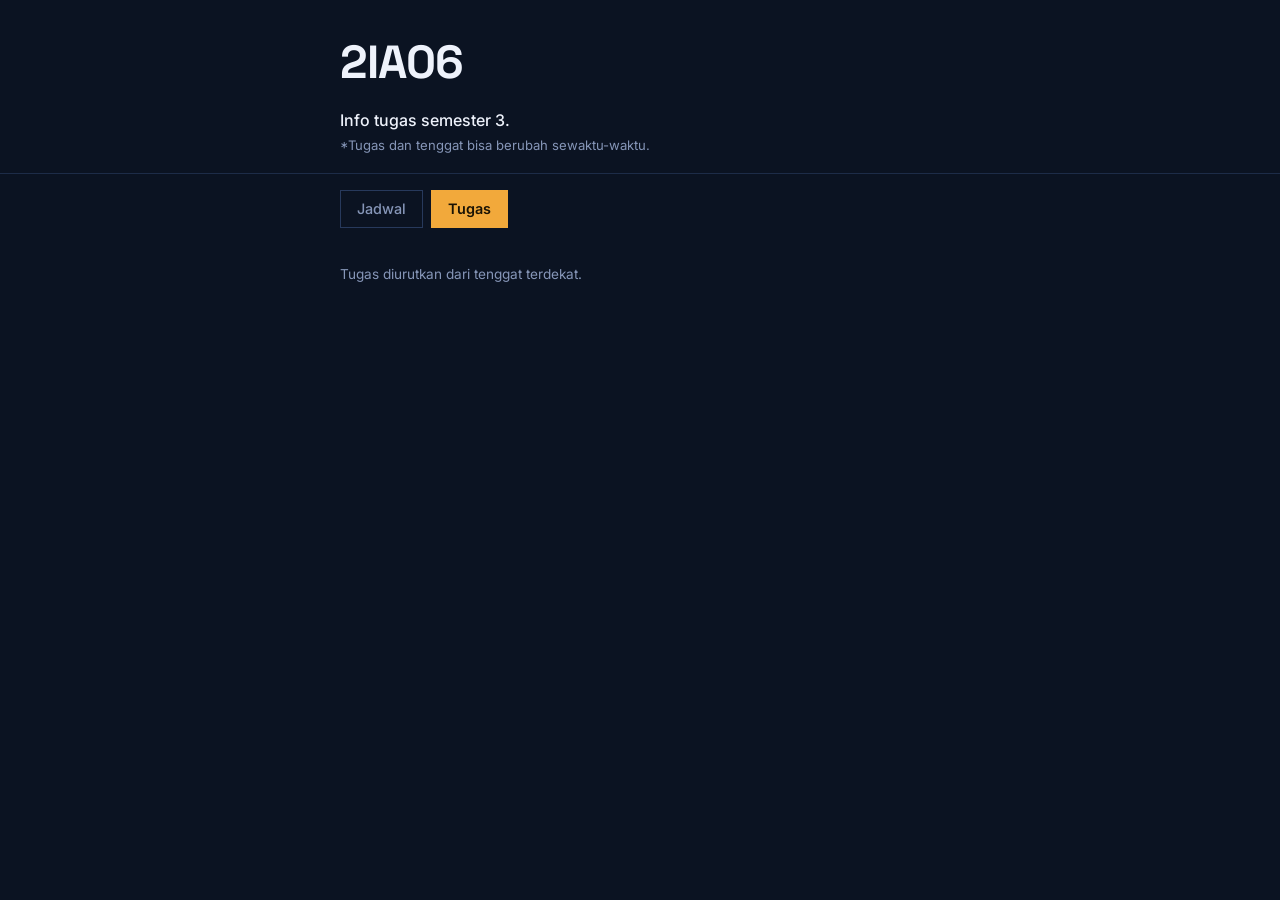
==== tugas.html @ faaa347a "Add initial HTML structure for tugas page" ====
<!doctype html>
<html lang="id">
  <head>
    <meta charset="utf-8" />
    <meta
      name="viewport"
      content="width=device-width, initial-scale=1, viewport-fit=cover"
    />
    <title>2IA06 · Info Tugas</title>
    <link rel="stylesheet" href="styles.css" />
    <link rel="preconnect" href="https://fonts.googleapis.com" />
    <link
      href="https://fonts.googleapis.com/css2?family=Space+Grotesk:wght@500;600;700&family=Inter:wght@400;500;600&display=swap"
      rel="stylesheet"
    />
  </head>
  <body>
    <header class="masthead">
      <div class="wrap">
        <h1>2IA06</h1>
        <p class="sub">Info tugas semester 3.</p>
        <p class="sub">*Tugas dan tenggat bisa berubah sewaktu-waktu.</p>
      </div>
    </header>

    <nav class="wrap pages" aria-label="Halaman">
      <a href="index.html">Jadwal</a>
      <a href="tugas.html" aria-current="page">Tugas</a>
    </nav>

    <main class="wrap">
      <div id="tasks"></div>
    </main>

    <footer class="wrap foot">
      <p>Tugas diurutkan dari tenggat terdekat.</p>
    </footer>

    <script src="tugas.js"></script>
  </body>
</html>
---- styles.css ----
/* ===========================================================
   2IA06 — papan jadwal kuliah
   Konsep: papan keberangkatan (departure board). Jadwal kuliah
   pada dasarnya adalah tabel waktu, jadi tampilannya mengambil
   bentuk papan split-flap: dasar gelap, angka jam tegas dengan
   lebar tetap, satu warna aksen (kuning gading) untuk kelas yang
   sedang berjalan. Baris rapat bergaris tipis, bukan kartu bulat.
   =========================================================== */

:root {
  --ground: #0b1322;
  --panel: #111d32;
  --panel-2: #16233c;
  --line: #27395c;
  --line-soft: #1d2c48;
  --ink: #eef2fb;
  --mute: #8696b8;
  --amber: #f2a93b;
  --amber-ink: #1a1304;

  color-scheme: dark;
  box-sizing: border-box;
  padding-top: env(safe-area-inset-top, 0px);
  padding-bottom: env(safe-area-inset-bottom, 0px);
}
* {
  box-sizing: border-box;
}
html {
  scroll-padding-top: env(safe-area-inset-top, 0px);
}
body {
  margin: 0;
  background: var(--ground);
  color: var(--ink);
  font-family: "Inter", system-ui, -apple-system, "Segoe UI", sans-serif;
  line-height: 1.5;
  -webkit-font-smoothing: antialiased;
}
.wrap {
  max-width: 640px;
  margin: 0 auto;
  padding-left: 20px;
  padding-right: 20px;
}

/* ---------- Header ---------- */
.masthead {
  padding: 28px 0 18px;
  border-bottom: 1px solid var(--line-soft);
}
.masthead h1 {
  margin: 0;
  font-family: "Space Grotesk", "Inter", sans-serif;
  font-weight: 700;
  font-size: clamp(2.2rem, 9vw, 2.9rem);
  letter-spacing: -0.02em;
}
.masthead .sub {
  margin: 4px 0 0;
  color: var(--mute);
  font-size: 0.82rem;
  line-height: 1.5;
}
/* baris 1: keterangan utama */
.masthead .sub:nth-of-type(1) {
  margin-top: 10px;
  color: var(--ink);
  font-size: 1rem;
  font-weight: 500;
}
/* baris 3: ucapan, dipisah garis tipis supaya tidak menumpuk */
.masthead .sub:nth-of-type(3) {
  margin-top: 14px;
  padding-top: 12px;
  border-top: 1px solid var(--line-soft);
  font-size: 0.8rem;
}

/* ---------- Pemilih nama ---------- */
.who {
  margin-top: 18px;
}
.who label {
  display: block;
  font-size: 0.82rem;
  color: var(--mute);
  margin-bottom: 6px;
}
.who select {
  width: 100%;
  background: var(--panel);
  color: var(--ink);
  border: 1px solid var(--line);
  border-radius: 0;
  font: inherit;
  font-size: 0.95rem;
  padding: 11px 12px;
}
.who select:focus-visible {
  outline: 2px solid var(--amber);
  outline-offset: 2px;
}
.who-hint {
  margin: 8px 0 0;
  color: var(--mute);
  font-size: 0.85rem;
}

/* ---------- Navigasi halaman (Jadwal / Tugas) ---------- */
.pages {
  display: flex;
  gap: 8px;
  margin-top: 16px;
}
.pages a {
  color: var(--mute);
  text-decoration: none;
  font-size: 0.9rem;
  font-weight: 500;
  padding: 7px 16px;
  border: 1px solid var(--line);
}
.pages a[aria-current="page"] {
  color: var(--amber-ink);
  background: var(--amber);
  border-color: var(--amber);
  font-weight: 600;
}
.pages a:focus-visible {
  outline: 2px solid var(--amber);
  outline-offset: 2px;
}

/* ---------- Papan "sekarang" (hero) ---------- */
.board-now {
  margin-top: 18px;
  background: var(--panel);
  border: 1px solid var(--line);
  padding: 20px;
}
.now-status {
  font-size: 0.85rem;
  color: var(--mute);
  margin: 0 0 10px;
}
.now-status.is-live {
  color: var(--amber);
  font-weight: 600;
}
.now-name {
  font-family: "Space Grotesk", sans-serif;
  font-weight: 600;
  font-size: 1.15rem;
  margin: 0 0 10px;
}
.now-time {
  display: flex;
  align-items: baseline;
  gap: 10px;
  font-family: "Space Grotesk", sans-serif;
  font-weight: 700;
  font-size: clamp(2rem, 9vw, 2.6rem);
  font-variant-numeric: tabular-nums;
  letter-spacing: -0.01em;
}
.now-time .arrow {
  color: var(--mute);
  font-weight: 500;
  font-size: 1.3rem;
}
.now-meta {
  margin-top: 10px;
  color: var(--mute);
  font-size: 0.92rem;
}
.now-meta b {
  color: var(--ink);
  font-weight: 600;
}
.now-empty {
  color: var(--mute);
  font-size: 1rem;
  padding: 6px 0;
}

/* ---------- Tab hari ---------- */
.days {
  display: flex;
  gap: 4px;
  overflow-x: auto;
  margin-top: 26px;
  border-bottom: 1px solid var(--line-soft);
}
.days button {
  position: relative;
  flex: 0 0 auto;
  background: none;
  border: none;
  color: var(--mute);
  font: inherit;
  font-weight: 500;
  font-size: 0.92rem;
  padding: 10px 14px 12px;
  cursor: pointer;
  border-bottom: 2px solid transparent;
  margin-bottom: -1px;
}
.days button[aria-selected="true"] {
  color: var(--ink);
  border-bottom-color: var(--amber);
}
.days button.today::before {
  content: "";
  position: absolute;
  top: 7px;
  right: 6px;
  width: 5px;
  height: 5px;
  border-radius: 50%;
  background: var(--amber);
}
button:focus-visible,
summary:focus-visible {
  outline: 2px solid var(--amber);
  outline-offset: 2px;
}

/* ---------- Daftar kelas ---------- */
.day {
  margin-bottom: 8px;
}
.day h2 {
  font-size: 0.85rem;
  font-weight: 600;
  color: var(--mute);
  margin: 22px 0 4px;
}
.day:first-child h2 {
  margin-top: 18px;
}

details.row {
  border-bottom: 1px solid var(--line-soft);
}
details.row.row-live {
  background: var(--panel-2);
  border-bottom-color: var(--line);
}
details.row.row-live summary {
  box-shadow: inset 3px 0 0 var(--amber);
}

summary {
  list-style: none;
  cursor: pointer;
  display: grid;
  grid-template-columns: 78px 1fr 16px;
  align-items: start;
  gap: 14px;
  padding: 14px 4px;
}
summary::-webkit-details-marker {
  display: none;
}
.row-time {
  font-family: "Space Grotesk", sans-serif;
  font-weight: 600;
  font-size: 0.98rem;
  font-variant-numeric: tabular-nums;
  padding-top: 1px;
}
.row-time small {
  display: block;
  font-family: "Inter", sans-serif;
  font-weight: 400;
  color: var(--mute);
  font-size: 0.78rem;
  margin-top: 2px;
}
.row-name {
  font-weight: 600;
  font-size: 1rem;
}
.row-meta {
  display: block;
  color: var(--mute);
  font-size: 0.88rem;
  margin-top: 3px;
}
.tag-live {
  color: var(--amber);
  font-weight: 600;
}
.row-chev {
  width: 8px;
  height: 8px;
  margin-top: 6px;
  border-right: 2px solid var(--mute);
  border-bottom: 2px solid var(--mute);
  transform: rotate(45deg);
  transition: transform 0.15s ease;
}
details[open] .row-chev {
  transform: rotate(-135deg);
  margin-top: 10px;
}

/* ---------- Detail (tiket) ---------- */
.detail {
  padding: 2px 4px 18px 92px;
}
.detail dl {
  margin: 0;
  display: grid;
  grid-template-columns: 90px 1fr;
  gap: 9px 14px;
  font-size: 0.92rem;
}
.detail dt {
  color: var(--mute);
}
.detail dd {
  margin: 0;
}
.loc {
  padding: 8px 0;
  border-top: 1px dashed var(--line);
}
.loc:first-child {
  border-top: none;
  padding-top: 0;
}
.loc b {
  display: block;
  font-weight: 600;
}
.loc span {
  color: var(--mute);
  font-size: 0.85rem;
}

.names {
  margin: 0;
  padding-left: 22px;
}
.names li {
  padding: 3px 0;
}
.names li span {
  display: block;
  color: var(--mute);
  font-size: 0.78rem;
  font-variant-numeric: tabular-nums;
}

/* ---------- Halaman tugas ---------- */
.task {
  padding: 14px 4px 16px;
  border-bottom: 1px solid var(--line-soft);
}
.task-urgent {
  background: var(--panel-2);
  box-shadow: inset 3px 0 0 var(--amber);
  padding-left: 14px;
}
.task-late {
  opacity: 0.55;
}
.task-course {
  margin: 0;
  color: var(--mute);
  font-size: 0.82rem;
}
.task-title {
  margin: 2px 0 6px;
  font-size: 1rem;
  font-weight: 600;
}
.task-due {
  margin: 0;
  font-size: 0.9rem;
  font-variant-numeric: tabular-nums;
}
.task-left {
  display: inline-block;
  margin-left: 6px;
  color: var(--mute);
}
.task-urgent .task-left {
  color: var(--amber);
  font-weight: 600;
}
.task-note {
  margin: 8px 0 0;
  color: var(--mute);
  font-size: 0.88rem;
}
.task-link {
  display: inline-block;
  margin-top: 8px;
  color: var(--amber);
  font-size: 0.88rem;
  font-weight: 600;
}

.empty {
  padding: 16px 4px;
  color: var(--mute);
  border-bottom: 1px solid var(--line-soft);
}

.foot {
  padding: 22px 20px 44px;
  color: var(--mute);
  font-size: 0.85rem;
}

@media (max-width: 460px) {
  summary {
    grid-template-columns: 64px 1fr 16px;
  }
  .detail {
    padding-left: 78px;
  }
}

@media (prefers-reduced-motion: reduce) {
  .row-chev {
    transition: none;
  }
}
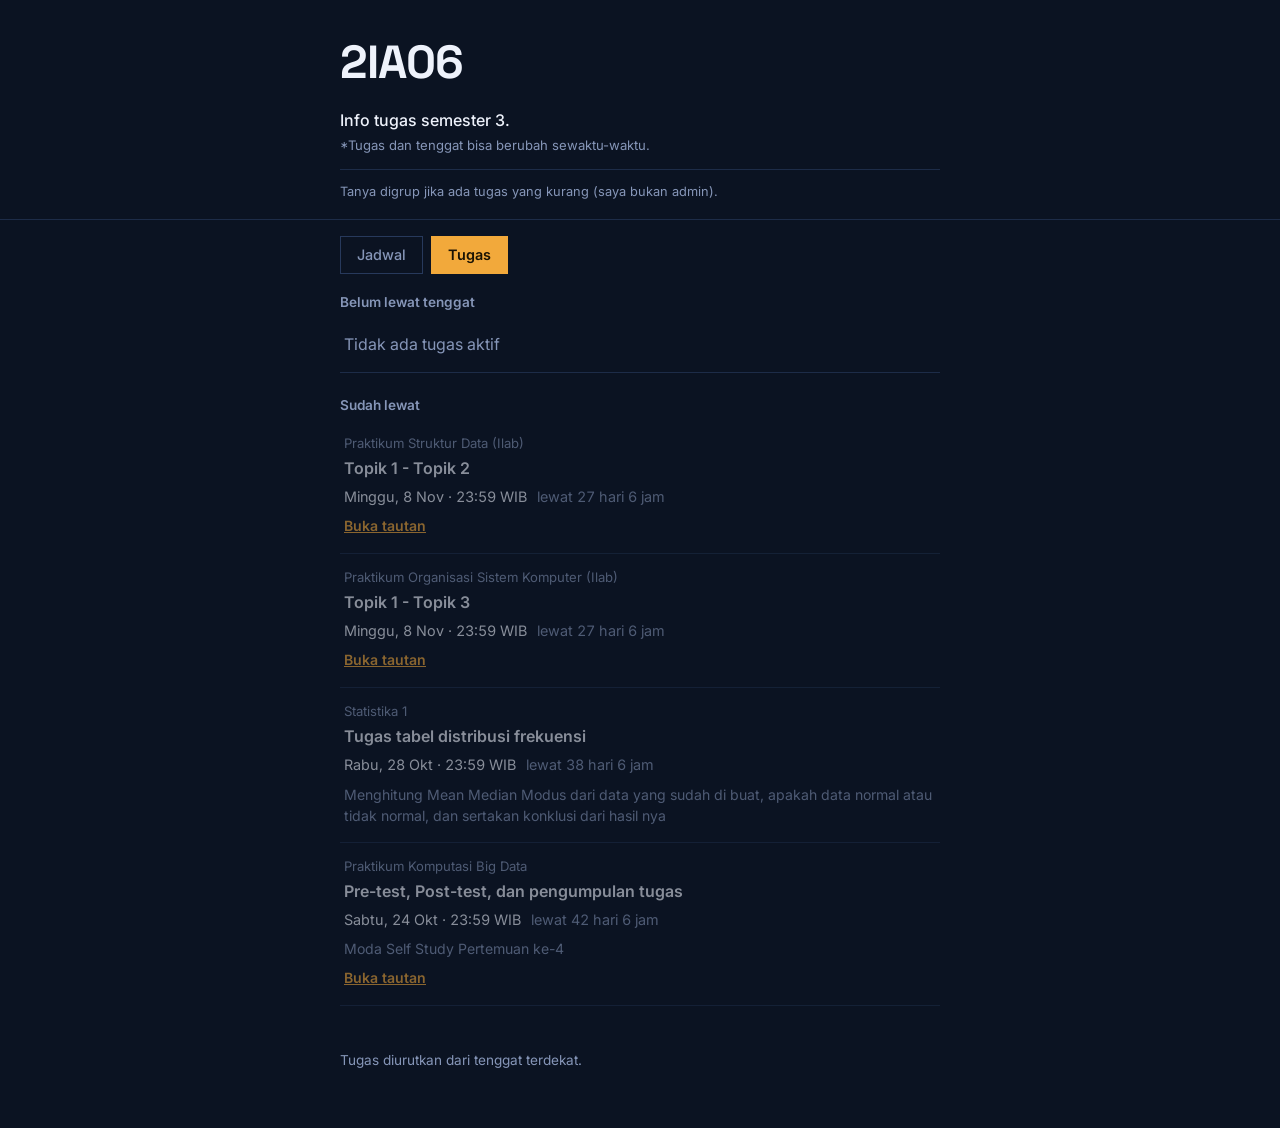
==== commit 02f3cf8a: "Add reminder for task inquiries in tugas.html" ====
--- a/tugas.html
+++ b/tugas.html
@@ -20,6 +20,7 @@
         <h1>2IA06</h1>
         <p class="sub">Info tugas semester 3.</p>
         <p class="sub">*Tugas dan tenggat bisa berubah sewaktu-waktu.</p>
+        <p class="sub">Tanya digrup jika ada tugas yang kurang (saya bukan admin).</p>
       </div>
     </header>
 
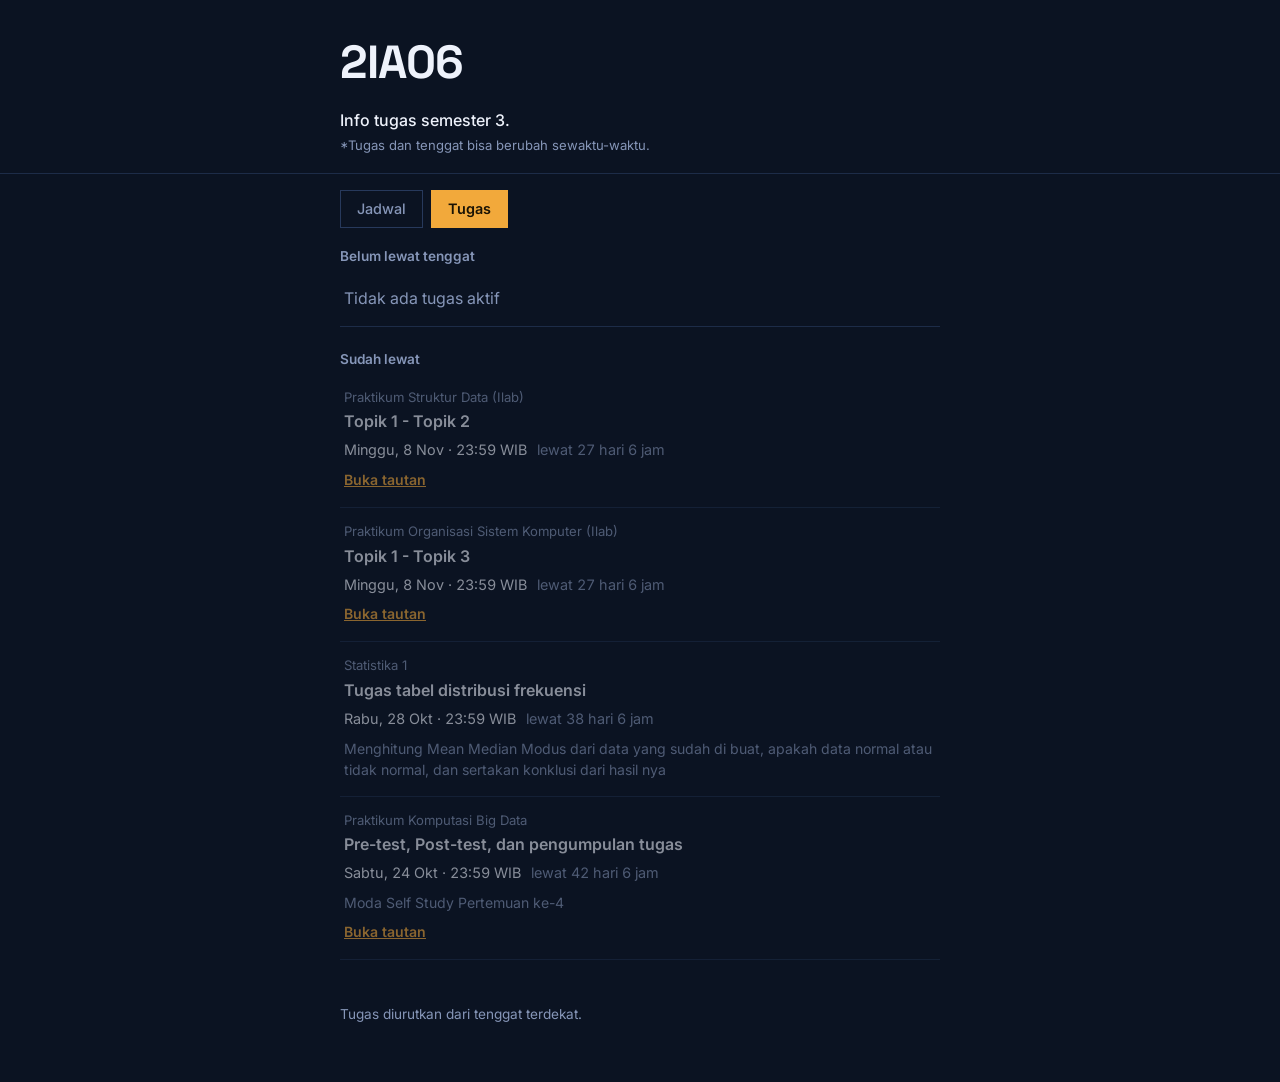
==== commit 749c115c: "Remove note about group inquiries for assignments Removed a note about asking in the group for missi" ====
--- a/tugas.html
+++ b/tugas.html
@@ -20,7 +20,6 @@
         <h1>2IA06</h1>
         <p class="sub">Info tugas semester 3.</p>
         <p class="sub">*Tugas dan tenggat bisa berubah sewaktu-waktu.</p>
-        <p class="sub">Tanya digrup jika ada tugas yang kurang (saya bukan admin).</p>
       </div>
     </header>
 
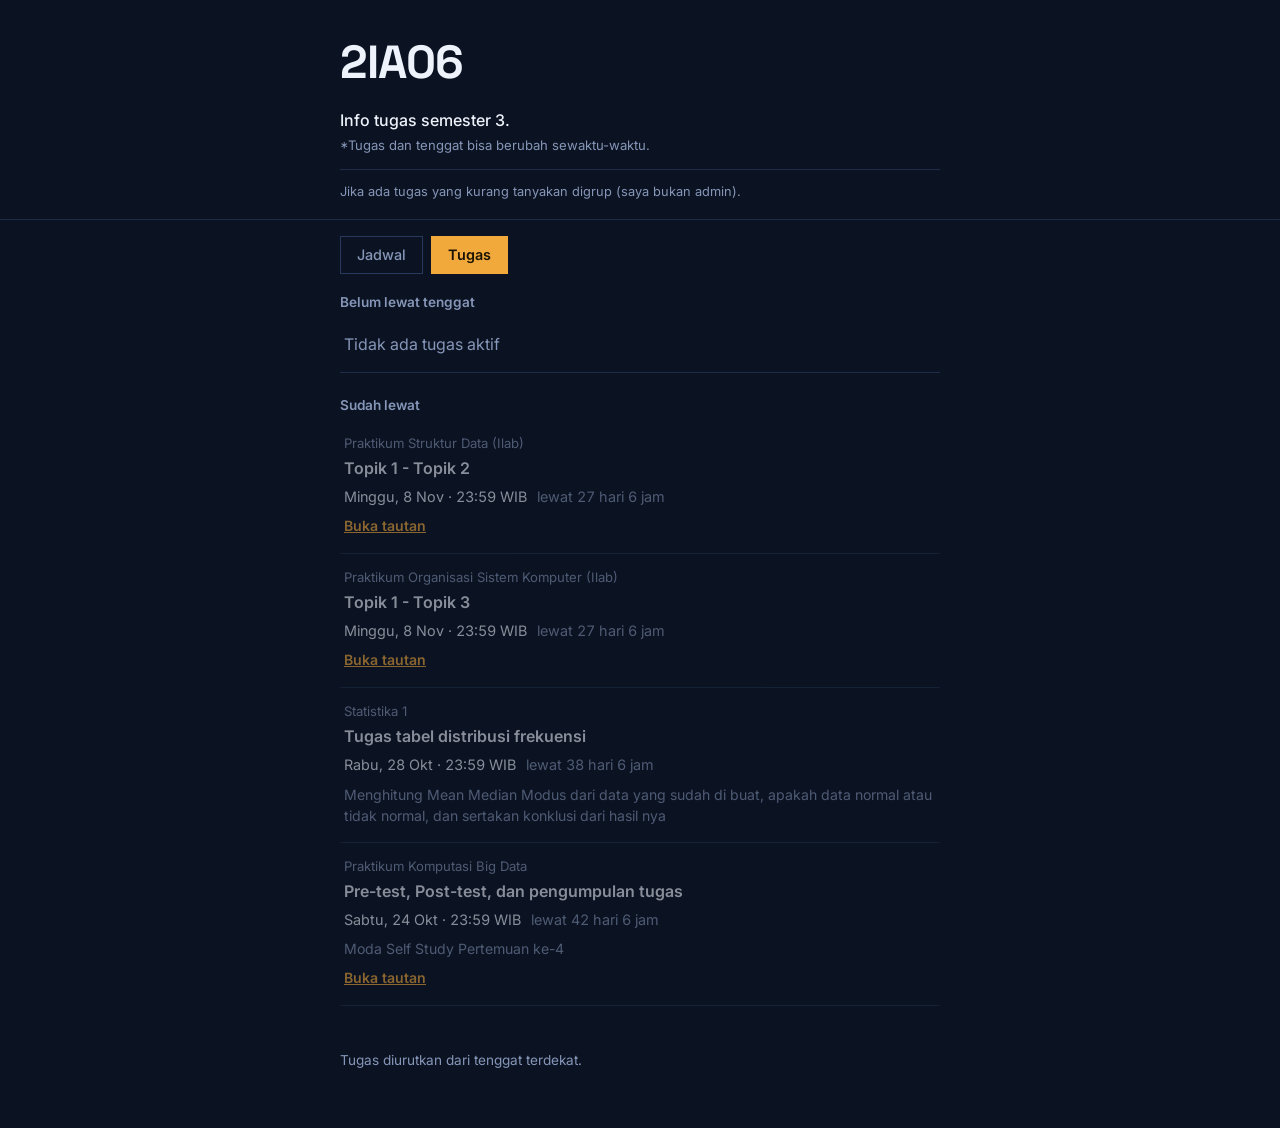
==== commit bff4053e: "Add note about asking in group for missing tasks" ====
--- a/tugas.html
+++ b/tugas.html
@@ -20,6 +20,7 @@
         <h1>2IA06</h1>
         <p class="sub">Info tugas semester 3.</p>
         <p class="sub">*Tugas dan tenggat bisa berubah sewaktu-waktu.</p>
+        <p class="sub">Jika ada tugas yang kurang tanyakan digrup (saya bukan admin).</p>
       </div>
     </header>
 
